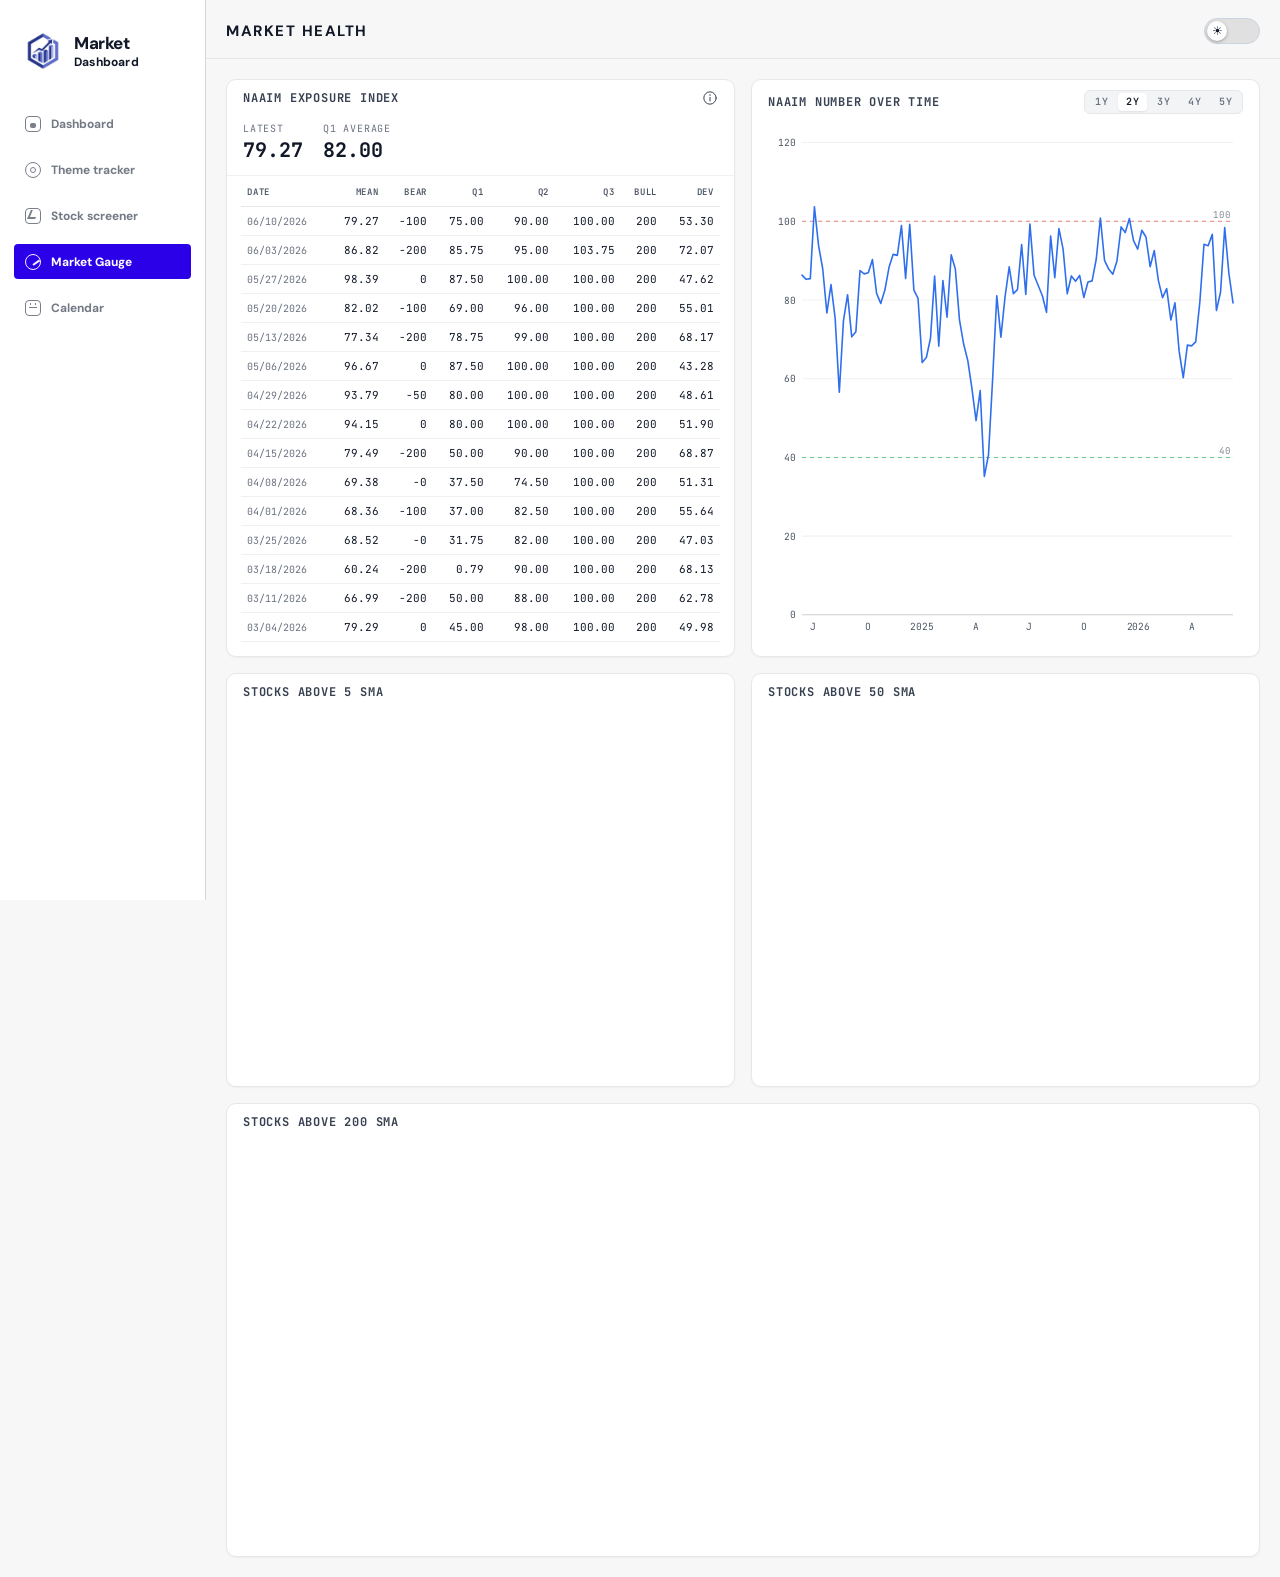
==== breadth.html @ 022f7ef8 "Update sidebar.css" ====
<!DOCTYPE html>
<html lang="en">
<head>
<meta charset="UTF-8">
<meta name="viewport" content="width=device-width, initial-scale=1.0">
<title>Market Health</title>
<link rel="icon" type="image/x-icon" href="favicon.ico">
<link rel="icon" type="image/png" sizes="32x32" href="favicon-32x32.png">
<link rel="apple-touch-icon" sizes="180x180" href="apple-touch-icon.png">
<link href="https://fonts.googleapis.com/css2?family=DM+Sans:opsz,wght@9..40,400;9..40,500;9..40,600;9..40,700&family=JetBrains+Mono:wght@400;500;600&display=swap" rel="stylesheet">
<style>
*{margin:0;padding:0;box-sizing:border-box}
body{background:#f7f7f8;color:#111827;font-family:'DM Sans',-apple-system,BlinkMacSystemFont,sans-serif;min-height:100vh}
body[data-theme="dark"]{background:#0a0a0a;color:#e8e8e8}
.top-fixed{position:sticky;top:0;z-index:50;background:inherit}
.hdr{padding:18px 20px 14px;border-bottom:1px solid #141414;display:flex;align-items:center;gap:10px;background:inherit}
body[data-theme="light"] .hdr{border-bottom-color:#e5e7eb}
.hdr-t{font-size:15px;font-weight:700;letter-spacing:1.5px;text-transform:uppercase;flex:1}
.pill-toggle{position:relative;width:56px;height:26px;border-radius:13px;border:1px solid #1f1f1f;cursor:pointer;background:#000;transition:background .25s ease;flex-shrink:0}
body[data-theme="light"] .pill-toggle{background:#e0e0e0;border-color:#cbd5e1}
.pill-toggle .knob{position:absolute;top:2px;width:20px;height:20px;border-radius:50%;background:#fff;display:flex;align-items:center;justify-content:center;font-size:12px;line-height:1;transition:left .25s ease;box-shadow:0 1px 3px rgba(0,0,0,0.3);left:32px}
body[data-theme="light"] .pill-toggle .knob{left:2px}
.pill-toggle .knob::before{content:"🌙"}
body[data-theme="light"] .pill-toggle .knob::before{content:"☀"}
body[data-theme="light"] .chart-box,body[data-theme="light"] .sheet-box{background:#ffffff!important;border-color:#e5e7eb!important;box-shadow:0 1px 2px rgba(0,0,0,0.04)}

.content{padding:20px;max-width:1400px;margin:0 auto}

/* MA Status Cards */
.chart-row{display:grid;grid-template-columns:1fr 1fr;gap:16px;margin-bottom:16px}
.chart-full{display:grid;grid-template-columns:1fr;gap:16px}
.chart-box{background:#111111;border:1px solid #1f1f1f;border-radius:10px;overflow:hidden}
.chart-header{padding:10px 16px 6px;font-size:12px;font-weight:700;letter-spacing:.8px;text-transform:uppercase;color:#f5f5f5;font-family:'JetBrains Mono',monospace}
.chart-header > span:not(.naaim-title-wrap):not(.info-tip){font-size:10px;color:#666;font-weight:500;letter-spacing:0;text-transform:none;margin-left:8px}
body[data-theme="light"] .chart-header{color:#374151}
body[data-theme="light"] .chart-header > span:not(.naaim-title-wrap):not(.info-tip){color:#9ca3af}
.chart-body{height:380px;position:relative}
.chart-body-tall{height:420px;position:relative}
.sheet-box{background:#111111;border:1px solid #1f1f1f;border-radius:10px;overflow:hidden;margin-top:16px}
.sheet-embed{width:100%;height:600px;border:none;background:#fff;border-radius:0 0 10px 10px}
.bottom-row{display:grid;grid-template-columns:1fr 1fr;gap:16px;margin-bottom:16px}
.bottom-row .sheet-box{margin-top:0}
.naaim-chart-box{background:#111111;border:1px solid #1f1f1f;border-radius:10px;overflow:hidden;display:flex;flex-direction:column}
.naaim-chart-header{display:flex;align-items:center;gap:8px;justify-content:space-between}
.naaim-chart-wrap{flex:1;padding:8px 12px 12px;min-height:0;display:flex}
.naaim-chart{flex:1;width:100%;min-height:280px;position:relative}
.naaim-chart svg{width:100%;height:100%;display:block}
.yr-toggle{display:inline-flex;gap:2px;background:#0a0a0a;border:1px solid #1f1f1f;border-radius:6px;padding:2px}
.yr-btn{background:none;border:none;color:#666;font-family:'JetBrains Mono',monospace;font-size:10px;font-weight:600;letter-spacing:.5px;padding:4px 8px;border-radius:4px;cursor:pointer;transition:.15s;text-transform:none;line-height:1}
.yr-btn:hover{color:#bbb}
.yr-btn.active{background:#2a2a2a;color:#e8e8e8}
body[data-theme="light"] .naaim-chart-box{background:#ffffff!important;border-color:#e5e7eb!important;box-shadow:0 1px 2px rgba(0,0,0,0.04)}
body[data-theme="light"] .yr-toggle{background:#f3f4f6;border-color:#e5e7eb}
body[data-theme="light"] .yr-btn{color:#6b7280}
body[data-theme="light"] .yr-btn:hover{color:#374151}
body[data-theme="light"] .yr-btn.active{background:#ffffff;color:#111827;box-shadow:0 1px 2px rgba(0,0,0,0.08)}
.naaim-box{background:#111111;border:1px solid #1f1f1f;border-radius:10px;overflow:hidden;display:flex;flex-direction:column}
.naaim-summary{display:flex;gap:20px;padding:10px 16px 12px;border-bottom:1px solid #1f1f1f}
.naaim-stat{display:flex;flex-direction:column;gap:2px}
.naaim-stat-label{font-size:10px;color:#666;text-transform:uppercase;letter-spacing:.8px;font-family:'JetBrains Mono',monospace}
.naaim-stat-val{font-size:20px;font-weight:700;color:#e8e8e8;font-family:'JetBrains Mono',monospace}
.naaim-table-wrap{overflow:auto;max-height:530px;padding:0 14px 14px}
.naaim-table{width:100%;border-collapse:collapse;font-family:'JetBrains Mono',monospace;font-size:11px}
.naaim-table th{position:sticky;top:0;background:#111111;color:#888;font-size:9px;text-transform:uppercase;letter-spacing:.8px;padding:10px 6px 8px;text-align:right;font-weight:600;border-bottom:1px solid #2a2a2a;white-space:nowrap}
.naaim-table th:first-child{text-align:left}
.naaim-table td{padding:7px 6px;border-bottom:1px solid #1a1a1a;text-align:right;color:#d0d0d0}
.naaim-table td:first-child{text-align:left;color:#888;font-size:10px}
.naaim-table tbody tr:hover{background:#141414}
.naaim-placeholder{padding:40px 20px;text-align:center;color:#666;font-size:12px}
.naaim-header{display:flex;align-items:center;gap:8px}
.naaim-title-wrap{flex:1;min-width:0}
.info-tip{position:relative;display:inline-flex;align-items:center;justify-content:center;flex-shrink:0;cursor:help;outline:none}
.info-tip-icon{display:block;width:16px;height:16px;color:#888;transition:color .15s}
.info-tip:hover .info-tip-icon,.info-tip:focus .info-tip-icon,.info-tip.open .info-tip-icon{color:#e8e8e8}
.info-tip-bubble{position:absolute;top:calc(100% + 8px);right:0;width:320px;max-width:min(320px,80vw);padding:12px 14px;background:#1a1a1a;border:1px solid #2a2a2a;border-radius:8px;color:#ffffff;font-family:'DM Sans',sans-serif;font-size:11.5px;font-weight:400;letter-spacing:0;text-transform:none;line-height:1.5;text-align:left;box-shadow:0 8px 24px rgba(0,0,0,0.5);opacity:0;visibility:hidden;transform:translateY(-4px);transition:opacity .15s,transform .15s,visibility .15s;z-index:100;pointer-events:none}
.info-tip:hover .info-tip-bubble,.info-tip:focus .info-tip-bubble,.info-tip.open .info-tip-bubble{opacity:1;visibility:visible;transform:translateY(0)}
body[data-theme="light"] .info-tip-icon{color:#374151}
body[data-theme="light"] .info-tip:hover .info-tip-icon,body[data-theme="light"] .info-tip:focus .info-tip-icon,body[data-theme="light"] .info-tip.open .info-tip-icon{color:#000000}
body[data-theme="light"] .info-tip-bubble{background:#ffffff;border-color:#e5e7eb;color:#374151;box-shadow:0 8px 24px rgba(0,0,0,0.12)}
@media(hover:none){
  .info-tip{cursor:pointer}
  .info-tip:hover .info-tip-bubble{opacity:0;visibility:hidden;transform:translateY(-4px)}
  .info-tip.open .info-tip-bubble{opacity:1;visibility:visible;transform:translateY(0)}
}
body[data-theme="light"] .sheet-box,body[data-theme="light"] .naaim-box{background:#ffffff!important;border-color:#e5e7eb!important;box-shadow:0 1px 2px rgba(0,0,0,0.04)}
body[data-theme="light"] .naaim-summary{border-bottom-color:#eef0f3!important}
body[data-theme="light"] .naaim-stat-label{color:#6b7280!important}
body[data-theme="light"] .naaim-stat-val{color:#111827!important}
body[data-theme="light"] .naaim-table th{background:#ffffff!important;color:#4b5563!important;border-bottom-color:#e5e7eb!important}
body[data-theme="light"] .naaim-table td{color:#111827!important;border-bottom-color:#eef0f3!important}
body[data-theme="light"] .naaim-table td:first-child{color:#6b7280!important}
body[data-theme="light"] .naaim-table tbody tr:hover{background:#f9fafb!important}
body[data-theme="light"] .naaim-placeholder{color:#9ca3af!important}
.chart-body .tradingview-widget-container,
.chart-body-tall .tradingview-widget-container{height:100%!important;width:100%!important}
.chart-body .tradingview-widget-container__widget,
.chart-body-tall .tradingview-widget-container__widget{height:calc(100% - 32px)!important;width:100%!important}
@media(max-width:768px){
  .chart-row{grid-template-columns:1fr}
  .bottom-row{grid-template-columns:1fr}
  .chart-body{height:300px}
  .chart-body-tall{height:340px}
  .content{padding:12px}
  .hdr{padding:12px}
  .hdr-t{font-size:12px}
}
</style>
<link rel="stylesheet" href="sidebar.css">
</head>
<body class="global-shell">
<aside class="global-sidebar" aria-label="Primary navigation">
  <a class="global-brand" href="index.html" aria-label="Market Dashboard"><img class="global-brand-logo" src="market-dashboard-logo.png" alt=""><span class="global-brand-name"><span class="global-brand-name-main">Market</span><span class="global-brand-name-sub">Dashboard</span></span></a>
  <nav class="global-nav">
    <a class="global-nav-link" href="index.html"><span class="global-nav-icon dashboard"></span>Dashboard</a>
    <a class="global-nav-link" href="rs.html"><span class="global-nav-icon theme"></span>Theme tracker</a>
    <a class="global-nav-link" href="screener.html"><span class="global-nav-icon stock"></span>Stock screener</a>
    <a class="global-nav-link active" href="breadth.html"><span class="global-nav-icon gauge"></span>Market Gauge</a>
    <a class="global-nav-link" href="calendar.html"><span class="global-nav-icon calendar"></span>Calendar</a>
  </nav>
</aside>
<div class="top-fixed">
<div class="hdr">
  <div class="hdr-t">Market Health</div>
  <div class="pill-toggle" id="themeToggle" onclick="toggleTheme()" title="Toggle theme"><div class="knob"></div></div>
</div>
</div>
<script>
function setTheme(theme){
  document.body.setAttribute('data-theme',theme);
  document.documentElement.setAttribute('data-theme',theme);
  try{localStorage.setItem('dashboardTheme',theme);}catch(e){}
}
function toggleTheme(){
  const current=document.body.getAttribute('data-theme')||'light';
  setTheme(current==='dark'?'light':'dark');
  // Re-inject charts so the TradingView widgets pick up the new theme
  if(typeof injectAllCharts==='function')injectAllCharts();
}
(function(){try{const t=localStorage.getItem('dashboardTheme')||'light';setTheme(t);}catch(e){}})();
function toggleInfoTip(el,e){
  if(e){e.stopPropagation();e.preventDefault();}
  const wasOpen=el.classList.contains('open');
  document.querySelectorAll('.info-tip.open').forEach(t=>t.classList.remove('open'));
  if(!wasOpen)el.classList.add('open');
}
document.addEventListener('click',function(e){
  if(!e.target.closest('.info-tip'))document.querySelectorAll('.info-tip.open').forEach(t=>t.classList.remove('open'));
});
</script>
<div class="content">
  <div class="bottom-row">
    <div class="naaim-box">
      <div class="chart-header naaim-header">
        <span class="naaim-title-wrap">NAAIM Exposure Index</span>
        <span class="info-tip" tabindex="0" role="button" aria-label="About the NAAIM Exposure Index" onclick="toggleInfoTip(this,event)">
          <svg class="info-tip-icon" width="16" height="16" viewBox="0 0 24 24" fill="none" stroke="currentColor" stroke-width="1.5" stroke-linecap="round" stroke-linejoin="round" aria-hidden="true"><circle cx="12" cy="12" r="9.25"/><line x1="12" y1="11" x2="12" y2="16.5"/><circle cx="12" cy="7.5" r="1.1" fill="currentColor" stroke="none"/></svg>
          <span class="info-tip-bubble">The NAAIM Exposure Index reflects the actual equity exposure of professional institutional managers and is widely used as a contrarian sentiment indicator to gauge market overheating or panic. The index is compiled by the National Association of Active Investment Managers (NAAIM) through a weekly survey conducted every Wednesday, collecting members' reported US equity exposure levels. The index ranges from −200% (double short) to +200% (double long). Values are calculated as the arithmetic average of all responses and are released on Thursdays.</span>
        </span>
      </div>
      <div class="naaim-summary" id="naaim-summary" style="display:none">
        <div class="naaim-stat"><div class="naaim-stat-label">Latest</div><div class="naaim-stat-val" id="naaim-latest">—</div></div>
        <div class="naaim-stat"><div class="naaim-stat-label">Q1 Average</div><div class="naaim-stat-val" id="naaim-q1avg">—</div></div>
      </div>
      <div class="naaim-table-wrap">
        <div id="naaim-content" class="naaim-placeholder">Loading NAAIM data...</div>
      </div>
    </div>
    <div class="naaim-chart-box">
      <div class="chart-header naaim-chart-header">
        <span class="naaim-title-wrap">NAAIM Number Over Time</span>
        <div class="yr-toggle" id="naaim-yr-toggle"></div>
      </div>
      <div class="naaim-chart-wrap">
        <div id="naaim-chart" class="naaim-chart"></div>
      </div>
    </div>
  </div>
  <div class="chart-row">
    <div class="chart-box">
      <div class="chart-header">Stocks above 5 SMA</div>
      <div class="chart-body" id="chart-s5fd"></div>
    </div>
    <div class="chart-box">
      <div class="chart-header">Stocks above 50 SMA</div>
      <div class="chart-body" id="chart-mmfi"></div>
    </div>
  </div>
  <div class="chart-full">
    <div class="chart-box">
      <div class="chart-header">Stocks above 200 SMA</div>
      <div class="chart-body-tall" id="chart-mmth"></div>
    </div>
  </div>
</div>
<script>
// ─── Chart Injection ──────────────────────────────────────
function injectChart(containerId, symbol, interval){
  const el=document.getElementById(containerId);
  if(!el)return;
  el.innerHTML='';
  const isDark=(document.body.getAttribute('data-theme')||'light')==='dark';
  const theme=isDark?'dark':'light';
  const bgColor=isDark?'#111111':'#ffffff';
  const gridColor=isDark?'rgba(242, 242, 242, 0.06)':'rgba(0, 0, 0, 0.06)';
  const wrapper=document.createElement('div');
  wrapper.className='tradingview-widget-container';
  wrapper.style.cssText='height:100%;width:100%';
  const widgetDiv=document.createElement('div');
  widgetDiv.className='tradingview-widget-container__widget';
  widgetDiv.style.cssText='height:calc(100% - 32px);width:100%';
  wrapper.appendChild(widgetDiv);
  el.appendChild(wrapper);
  const script=document.createElement('script');
  script.src='https://s3.tradingview.com/external-embedding/embed-widget-advanced-chart.js';
  script.type='text/javascript';
  script.async=true;
  script.innerHTML=`
        {
          "allow_symbol_change": false,
          "calendar": false,
          "details": false,
          "hide_side_toolbar": true,
          "hide_top_toolbar": true,
          "hide_legend": true,
          "hide_volume": true,
          "hotlist": false,
          "interval": "${interval}",
          "locale": "en",
          "save_image": false,
          "style": "1",
          "symbol": "${symbol}",
          "theme": "${theme}",
          "timezone": "Etc/UTC",
          "backgroundColor": "${bgColor}",
          "gridColor": "${gridColor}",
          "watchlist": [],
          "withdateranges": false,
          "compareSymbols": [],
          "studies": [],
          "autosize": true
        }`;
  wrapper.appendChild(script);
}

function injectAllCharts(){
  injectChart('chart-s5fd','S5FD','W');
  injectChart('chart-mmfi','MMFI','W');
  injectChart('chart-mmth','MMTH','M');
}

injectAllCharts();

// ─── NAAIM Exposure Index ─────────────────────────────────
function fmtNum(n,d=2){
  if(n==null||isNaN(n))return'—';
  return Number(n).toFixed(d);
}
// ─── Year-range selector state ────────────────────────────
let naaimRowsAll=[];
let naaimYears=2;

function loadNaaim(){
  fetch('naaim.json?_='+Date.now())
    .then(r=>r.ok?r.json():Promise.reject())
    .then(data=>{
      const rows=data.rows||[];
      if(!rows.length){document.getElementById('naaim-content').textContent='No NAAIM data available';return;}
      // Normalize to oldest-first (the old fetcher returned newest-first; the new one returns oldest-first)
      if(rows.length>=2){
        const d0=parseNaaimDate(rows[0].date),d1=parseNaaimDate(rows[rows.length-1].date);
        if(d0>d1)rows.reverse();
      }
      naaimRowsAll=rows;
      // Summary
      document.getElementById('naaim-summary').style.display='flex';
      document.getElementById('naaim-latest').textContent=fmtNum(data.latest);
      document.getElementById('naaim-q1avg').textContent=fmtNum(data.q1_avg);
      // Table: show newest-first, cap at 15 rows for the visible panel
      const tableRows=rows.slice().reverse().slice(0,15);
      let html='<table class="naaim-table"><thead><tr>'+
        '<th>Date</th><th>Mean</th><th>Bear</th><th>Q1</th><th>Q2</th><th>Q3</th><th>Bull</th><th>Dev</th>'+
        '</tr></thead><tbody>';
      for(const r of tableRows){
        html+=`<tr>
          <td>${r.date||'—'}</td>
          <td>${fmtNum(r.mean)}</td>
          <td>${fmtNum(r.bearish,0)}</td>
          <td>${fmtNum(r.q1)}</td>
          <td>${fmtNum(r.q2)}</td>
          <td>${fmtNum(r.q3)}</td>
          <td>${fmtNum(r.bullish,0)}</td>
          <td>${fmtNum(r.deviation)}</td>
        </tr>`;
      }
      html+='</tbody></table>';
      document.getElementById('naaim-content').outerHTML=html;
      // Build year toggle + chart
      buildYearToggle();
      renderNaaimChart();
    })
    .catch(()=>{
      document.getElementById('naaim-content').innerHTML='<div style="padding:20px;text-align:center;font-size:11px">NAAIM data not yet available.<br>Run the "Update NAAIM Exposure Index" workflow.</div>';
      document.getElementById('naaim-chart').innerHTML='<div style="padding:40px 20px;text-align:center;font-size:11px;color:#666">No data</div>';
    });
}

// ─── Year-range toggle ────────────────────────────────────
function buildYearToggle(){
  const el=document.getElementById('naaim-yr-toggle');
  if(!el||el.dataset.built)return;
  const opts=[1,2,3,4,5];
  el.innerHTML=opts.map(y=>`<button class="yr-btn${y===naaimYears?' active':''}" data-yr="${y}" onclick="setNaaimYears(${y})">${y}Y</button>`).join('');
  el.dataset.built='1';
}
function setNaaimYears(y){
  naaimYears=y;
  document.querySelectorAll('#naaim-yr-toggle .yr-btn').forEach(b=>{
    b.classList.toggle('active',Number(b.dataset.yr)===y);
  });
  renderNaaimChart();
}

// ─── NAAIM line chart (theme-aware SVG) ───────────────────
function parseNaaimDate(s){
  // "MM/DD/YYYY"
  const p=s.split('/');
  return new Date(Date.UTC(+p[2],+p[0]-1,+p[1]));
}
function renderNaaimChart(){
  const host=document.getElementById('naaim-chart');
  if(!host||!naaimRowsAll.length)return;
  const isDark=(document.body.getAttribute('data-theme')||'light')==='dark';
  const lineColor=isDark?'#5b9dff':'#2f6fed';
  const axisColor=isDark?'#666':'#9ca3af';
  const labelColor=isDark?'#888':'#4b5563';
  const gridColor=isDark?'rgba(255,255,255,0.06)':'rgba(0,0,0,0.06)';
  const refOver=isDark?'rgba(239,68,68,0.45)':'rgba(220,38,38,0.55)';
  const refUnder=isDark?'rgba(34,197,94,0.45)':'rgba(22,163,74,0.55)';
  const refLabel=isDark?'#999':'#6b7280';

  // Filter by year window (inclusive of cutoff)
  const lastDate=parseNaaimDate(naaimRowsAll[naaimRowsAll.length-1].date);
  const cutoff=new Date(Date.UTC(lastDate.getUTCFullYear()-naaimYears,lastDate.getUTCMonth(),lastDate.getUTCDate()));
  const data=naaimRowsAll.filter(r=>parseNaaimDate(r.date)>=cutoff && r.mean!=null);
  if(data.length<2){host.innerHTML='<div style="padding:40px 20px;text-align:center;font-size:11px;color:#666">Not enough data</div>';return;}

  // Determine viewport-driven dimensions
  const W=host.clientWidth||600;
  const H=Math.max(host.clientHeight||300,260);
  const padL=38,padR=14,padT=14,padB=28;
  const plotW=W-padL-padR;
  const plotH=H-padT-padB;

  // Y scale: pad around min/max, snap to nice 20s, include 0 and 120 minimums
  let yMin=Math.min(...data.map(r=>r.mean));
  let yMax=Math.max(...data.map(r=>r.mean));
  yMin=Math.min(yMin,0);
  yMax=Math.max(yMax,120);
  // Round to nearest 20
  yMin=Math.floor(yMin/20)*20;
  yMax=Math.ceil(yMax/20)*20;
  const yRange=yMax-yMin||1;

  const xs=data.map(r=>parseNaaimDate(r.date).getTime());
  const xMin=xs[0],xMax=xs[xs.length-1];
  const xRange=xMax-xMin||1;
  const xPx=t=>padL+((t-xMin)/xRange)*plotW;
  const yPx=v=>padT+(1-(v-yMin)/yRange)*plotH;

  // Build line path
  let d='';
  for(let i=0;i<data.length;i++){
    const x=xPx(xs[i]).toFixed(2);
    const y=yPx(data[i].mean).toFixed(2);
    d+=(i===0?'M':'L')+x+' '+y+' ';
  }

  // Y-axis ticks at every 20
  const yTicks=[];
  for(let v=yMin;v<=yMax;v+=20)yTicks.push(v);

  // X-axis ticks: one per Jan 1 within range, plus first and last if sparse
  const months=['J','F','M','A','M','J','J','A','S','O','N','D'];
  const yrStart=new Date(xMin).getUTCFullYear();
  const yrEnd=new Date(xMax).getUTCFullYear();
  const xTicks=[];
  // For ranges <=2y, mark every quarter; for 3-5y mark every 6 months; for >=4y, mark Jan only
  let stepMonths;
  if(naaimYears<=1)stepMonths=2;
  else if(naaimYears<=2)stepMonths=3;
  else if(naaimYears<=3)stepMonths=4;
  else stepMonths=6;
  for(let y=yrStart;y<=yrEnd;y++){
    for(let m=0;m<12;m+=stepMonths){
      const t=Date.UTC(y,m,1);
      if(t>=xMin&&t<=xMax){
        const isJan=(m===0);
        xTicks.push({t,label:isJan?String(y):months[m]});
      }
    }
  }

  // Reference lines at 100 (overbought) and 40 (oversold) — only render if in range
  const refLines=[];
  if(100>=yMin&&100<=yMax)refLines.push({v:100,color:refOver,label:'100'});
  if(40>=yMin&&40<=yMax)refLines.push({v:40,color:refUnder,label:'40'});

  let svg=`<svg viewBox="0 0 ${W} ${H}" preserveAspectRatio="none" xmlns="http://www.w3.org/2000/svg">`;
  // Y-axis grid + labels
  for(const v of yTicks){
    const y=yPx(v).toFixed(2);
    svg+=`<line x1="${padL}" y1="${y}" x2="${padL+plotW}" y2="${y}" stroke="${gridColor}" stroke-width="1"/>`;
    svg+=`<text x="${padL-6}" y="${(yPx(v)+3.5).toFixed(2)}" fill="${labelColor}" font-family="JetBrains Mono, monospace" font-size="9.5" text-anchor="end">${v}</text>`;
  }
  // X-axis labels (no vertical gridlines, just baseline)
  svg+=`<line x1="${padL}" y1="${padT+plotH}" x2="${padL+plotW}" y2="${padT+plotH}" stroke="${axisColor}" stroke-width="1" opacity="0.4"/>`;
  // Dedupe x-tick labels by position (avoid overlap when many years compressed)
  const seenX=new Set();
  for(const tk of xTicks){
    const x=xPx(tk.t);
    const key=Math.round(x/30);
    if(seenX.has(key))continue;
    seenX.add(key);
    svg+=`<text x="${x.toFixed(2)}" y="${(padT+plotH+15).toFixed(2)}" fill="${labelColor}" font-family="JetBrains Mono, monospace" font-size="9.5" text-anchor="middle">${tk.label}</text>`;
  }
  // Reference lines
  for(const rl of refLines){
    const y=yPx(rl.v).toFixed(2);
    svg+=`<line x1="${padL}" y1="${y}" x2="${padL+plotW}" y2="${y}" stroke="${rl.color}" stroke-width="1" stroke-dasharray="4 4"/>`;
    svg+=`<text x="${padL+plotW-2}" y="${(yPx(rl.v)-3).toFixed(2)}" fill="${refLabel}" font-family="JetBrains Mono, monospace" font-size="9" text-anchor="end" opacity="0.85">${rl.label}</text>`;
  }
  // Line
  svg+=`<path d="${d}" fill="none" stroke="${lineColor}" stroke-width="1.6" stroke-linejoin="round" stroke-linecap="round"/>`;
  svg+=`</svg>`;
  host.innerHTML=svg;
}

// Re-render chart on theme change + window resize
const _origToggleTheme=toggleTheme;
toggleTheme=function(){_origToggleTheme();renderNaaimChart();};
let _resizeTimer=null;
window.addEventListener('resize',()=>{
  clearTimeout(_resizeTimer);
  _resizeTimer=setTimeout(renderNaaimChart,150);
});

loadNaaim();
</script>
</body>
</html>
---- sidebar.css ----
.global-sidebar{
  position:fixed;
  inset:0 auto 0 0;
  z-index:1000;
  width:206px;
  padding:32px 14px;
  display:flex;
  flex-direction:column;
  gap:36px;
  background:#fff;
  border-right:1px solid #d8d8d8;
  color:#111827;
  font-family:'DM Sans',-apple-system,BlinkMacSystemFont,sans-serif;
}
.global-brand{
  display:flex;
  align-items:center;
  gap:12px;
  padding:0 10px;
  color:inherit;
  text-decoration:none;
}
.global-brand-logo{
  width:38px;
  height:38px;
  border-radius:6px;
  object-fit:contain;
  flex:0 0 auto;
}
.global-brand-name{display:flex;flex-direction:column;line-height:1}
.global-brand-name-main{font-size:17px;font-weight:800;letter-spacing:-.4px}
.global-brand-name-sub{font-size:12px;font-weight:700;letter-spacing:.2px;margin-top:4px}
.global-nav{display:flex;flex-direction:column;gap:11px}
.global-nav-link{
  height:35px;
  border-radius:4px;
  display:flex;
  align-items:center;
  gap:10px;
  padding:0 11px;
  color:#737985;
  font-size:12px;
  font-weight:700;
  text-decoration:none;
  transition:background .15s,color .15s;
}
.global-nav-link:hover{background:#f3f4f6;color:#111827}
.global-nav-link.active{background:#2b00e8;color:#fff}
.global-nav-icon{
  width:16px;
  height:16px;
  border:1.5px solid currentColor;
  border-radius:4px;
  position:relative;
  opacity:.95;
  flex:0 0 auto;
}
.global-nav-icon.dashboard::before{content:"";position:absolute;left:4px;right:4px;bottom:3px;height:5px;border-radius:2px;background:currentColor}
.global-nav-icon.theme{border-radius:50%}
.global-nav-icon.theme::before{content:"";position:absolute;inset:4px;border-radius:50%;border:1.4px solid currentColor}
.global-nav-icon.stock::before{content:"";position:absolute;left:3px;right:3px;bottom:4px;height:7px;border-left:2px solid currentColor;border-bottom:2px solid currentColor;transform:skew(-22deg)}
.global-nav-icon.gauge{border-radius:50%}
.global-nav-icon.gauge::before{content:"";position:absolute;width:8px;height:2px;background:currentColor;left:7px;top:9px;transform-origin:left center;transform:rotate(-35deg)}
.global-nav-icon.calendar::before{content:"";position:absolute;left:3px;right:3px;top:6px;border-top:1.5px solid currentColor}
.global-nav-icon.calendar::after{content:"";position:absolute;left:4px;right:4px;top:2px;height:2px;border-left:1.5px solid currentColor;border-right:1.5px solid currentColor}

body.global-shell{padding-left:206px}

html[data-theme="dark"] .global-sidebar,
body[data-theme="dark"] .global-sidebar{
  background:#000;
  border-right-color:#333;
  color:#f5f5f5;
}
html[data-theme="dark"] .global-nav-link,
body[data-theme="dark"] .global-nav-link{color:#8a8a8a}
html[data-theme="dark"] .global-nav-link:hover,
body[data-theme="dark"] .global-nav-link:hover{background:#222;color:#f5f5f5}
html[data-theme="dark"] .global-nav-link.active,
body[data-theme="dark"] .global-nav-link.active{background:#2b00f5;color:#fff}

@media(max-width:1100px){
  .global-sidebar{display:none}
  body.global-shell{padding-left:0}
}
html[data-view="mobile"] .global-sidebar{display:none}
html[data-view="mobile"] body.global-shell{padding-left:0}
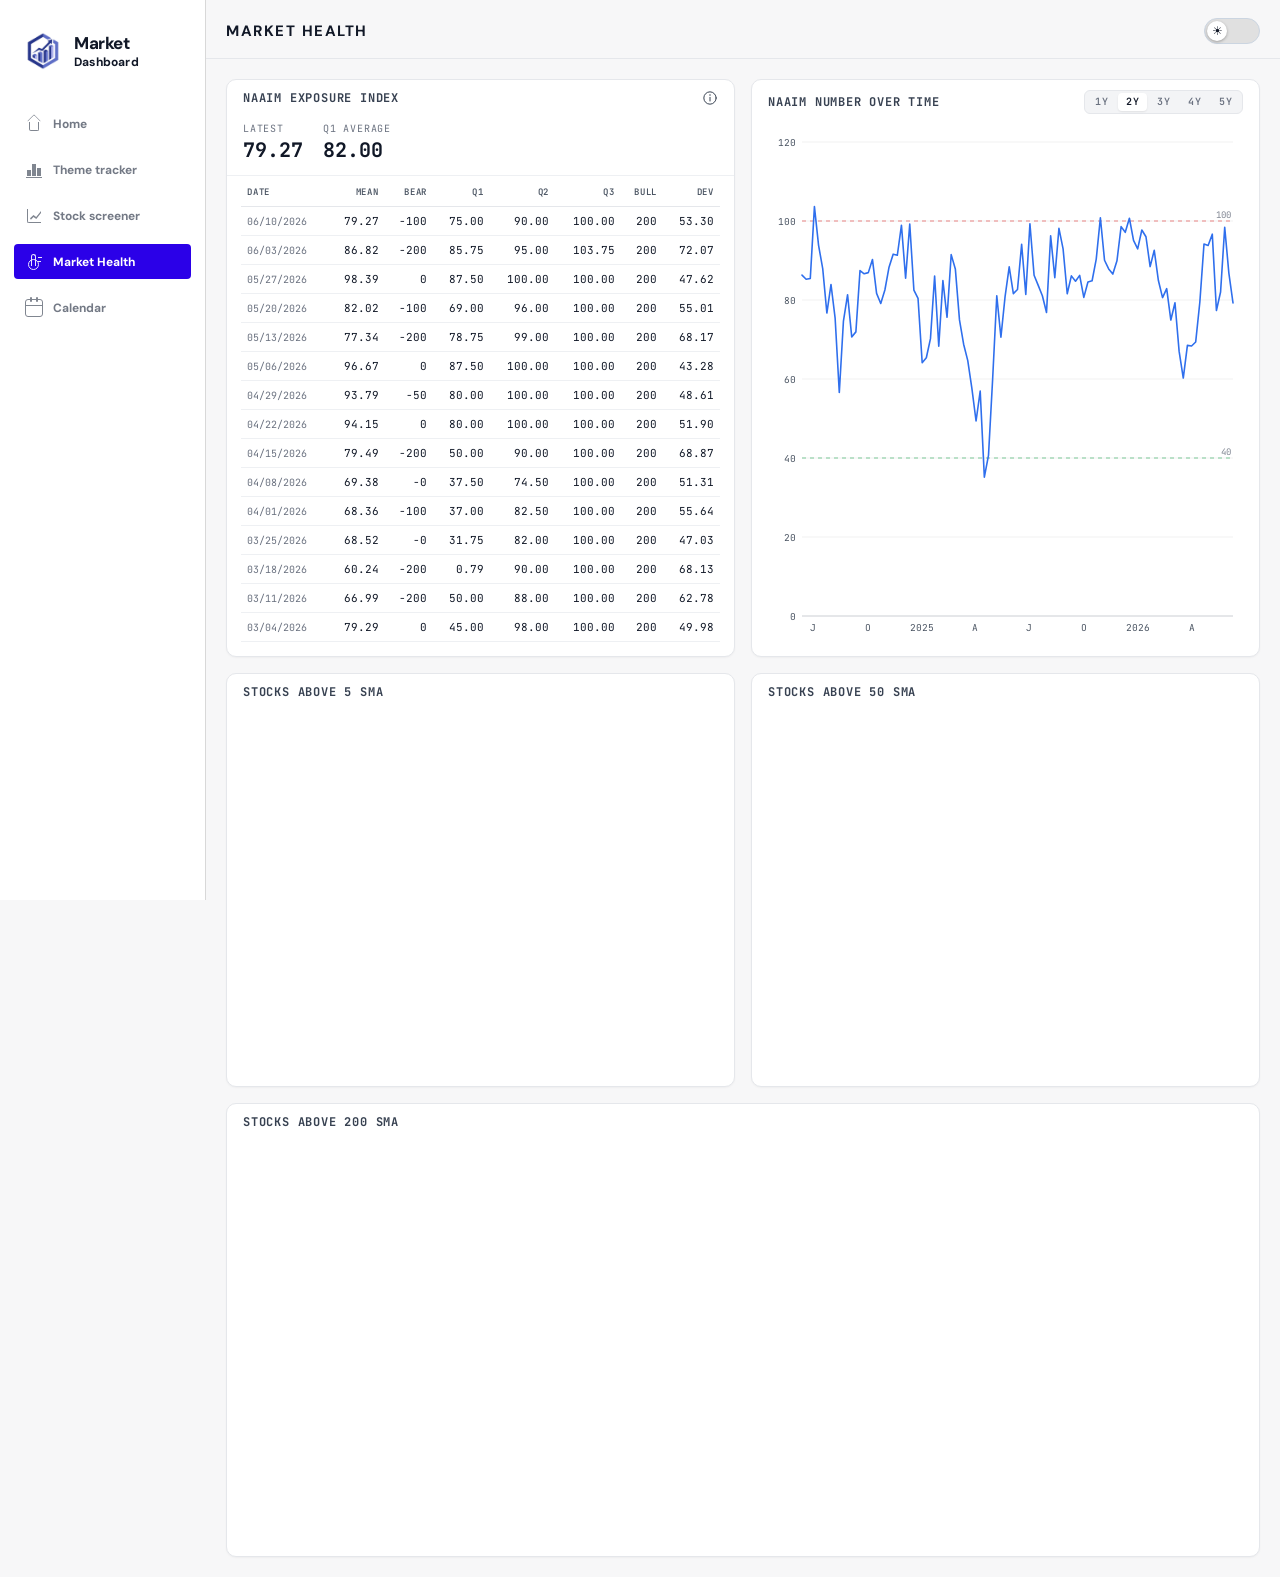
==== commit 348ed9d6: "Update sidebar.css" ====
--- a/breadth.html
+++ b/breadth.html
@@ -111,10 +111,10 @@
 <aside class="global-sidebar" aria-label="Primary navigation">
   <a class="global-brand" href="index.html" aria-label="Market Dashboard"><img class="global-brand-logo" src="market-dashboard-logo.png" alt=""><span class="global-brand-name"><span class="global-brand-name-main">Market</span><span class="global-brand-name-sub">Dashboard</span></span></a>
   <nav class="global-nav">
-    <a class="global-nav-link" href="index.html"><span class="global-nav-icon dashboard"></span>Dashboard</a>
+    <a class="global-nav-link" href="index.html"><span class="global-nav-icon home"></span>Home</a>
     <a class="global-nav-link" href="rs.html"><span class="global-nav-icon theme"></span>Theme tracker</a>
     <a class="global-nav-link" href="screener.html"><span class="global-nav-icon stock"></span>Stock screener</a>
-    <a class="global-nav-link active" href="breadth.html"><span class="global-nav-icon gauge"></span>Market Gauge</a>
+    <a class="global-nav-link active" href="breadth.html"><span class="global-nav-icon health"></span>Market Health</a>
     <a class="global-nav-link" href="calendar.html"><span class="global-nav-icon calendar"></span>Calendar</a>
   </nav>
 </aside>
--- a/sidebar.css
+++ b/sidebar.css
@@ -47,22 +47,25 @@
 .global-nav-link:hover{background:#f3f4f6;color:#111827}
 .global-nav-link.active{background:#2b00e8;color:#fff}
 .global-nav-icon{
-  width:16px;
-  height:16px;
-  border:1.5px solid currentColor;
-  border-radius:4px;
+  width:18px;
+  height:18px;
   position:relative;
-  opacity:.95;
+  opacity:.9;
   flex:0 0 auto;
+  color:currentColor;
 }
-.global-nav-icon.dashboard::before{content:"";position:absolute;left:4px;right:4px;bottom:3px;height:5px;border-radius:2px;background:currentColor}
-.global-nav-icon.theme{border-radius:50%}
-.global-nav-icon.theme::before{content:"";position:absolute;inset:4px;border-radius:50%;border:1.4px solid currentColor}
-.global-nav-icon.stock::before{content:"";position:absolute;left:3px;right:3px;bottom:4px;height:7px;border-left:2px solid currentColor;border-bottom:2px solid currentColor;transform:skew(-22deg)}
-.global-nav-icon.gauge{border-radius:50%}
-.global-nav-icon.gauge::before{content:"";position:absolute;width:8px;height:2px;background:currentColor;left:7px;top:9px;transform-origin:left center;transform:rotate(-35deg)}
-.global-nav-icon.calendar::before{content:"";position:absolute;left:3px;right:3px;top:6px;border-top:1.5px solid currentColor}
-.global-nav-icon.calendar::after{content:"";position:absolute;left:4px;right:4px;top:2px;height:2px;border-left:1.5px solid currentColor;border-right:1.5px solid currentColor}
+.global-nav-icon.home::before{content:"";position:absolute;left:4px;top:1px;width:9px;height:9px;border-left:1.6px solid currentColor;border-top:1.6px solid currentColor;border-radius:1px;transform:rotate(45deg)}
+.global-nav-icon.home::after{content:"";position:absolute;left:4px;top:7px;width:10px;height:9px;border:1.6px solid currentColor;border-top:0;border-radius:0 0 2px 2px;box-sizing:border-box}
+.global-nav-icon.theme::before{content:"";position:absolute;inset:2px 2px 3px;background:linear-gradient(currentColor,currentColor) 0 7px/4px 6px no-repeat,linear-gradient(currentColor,currentColor) 5px 1px/4px 12px no-repeat,linear-gradient(currentColor,currentColor) 10px 5px/4px 8px no-repeat}
+.global-nav-icon.theme::after{content:"";position:absolute;left:1px;right:1px;bottom:1px;border-top:1.6px solid currentColor}
+.global-nav-icon.stock::before{content:"";position:absolute;left:2px;top:2px;width:13px;height:13px;border-left:1.6px solid currentColor;border-bottom:1.6px solid currentColor;border-radius:0 0 0 2px}
+.global-nav-icon.stock::after{content:"";position:absolute;left:5px;top:4px;width:11px;height:10px;background:currentColor;clip-path:polygon(0 78%,32% 44%,56% 65%,100% 6%,100% 25%,57% 86%,32% 64%,8% 93%)}
+.global-nav-icon.health{background:linear-gradient(currentColor,currentColor) 13px 4px/4px 1.4px no-repeat,linear-gradient(currentColor,currentColor) 13px 8px/3px 1.4px no-repeat}
+.global-nav-icon.health::before{content:"";position:absolute;left:6px;top:1px;width:5px;height:12px;border:1.6px solid currentColor;border-bottom:0;border-radius:5px 5px 0 0;box-sizing:border-box}
+.global-nav-icon.health::after{content:"";position:absolute;left:3px;bottom:1px;width:11px;height:11px;border:1.6px solid currentColor;border-radius:50%;box-sizing:border-box}
+.global-nav-icon.calendar{border:1.6px solid currentColor;border-radius:3px;box-sizing:border-box}
+.global-nav-icon.calendar::before{content:"";position:absolute;left:4px;top:-3px;width:2px;height:5px;border-radius:2px;background:currentColor;box-shadow:6px 0 currentColor}
+.global-nav-icon.calendar::after{content:"";position:absolute;left:0;right:0;top:5px;border-top:1.6px solid currentColor}
 
 body.global-shell{padding-left:206px}
 
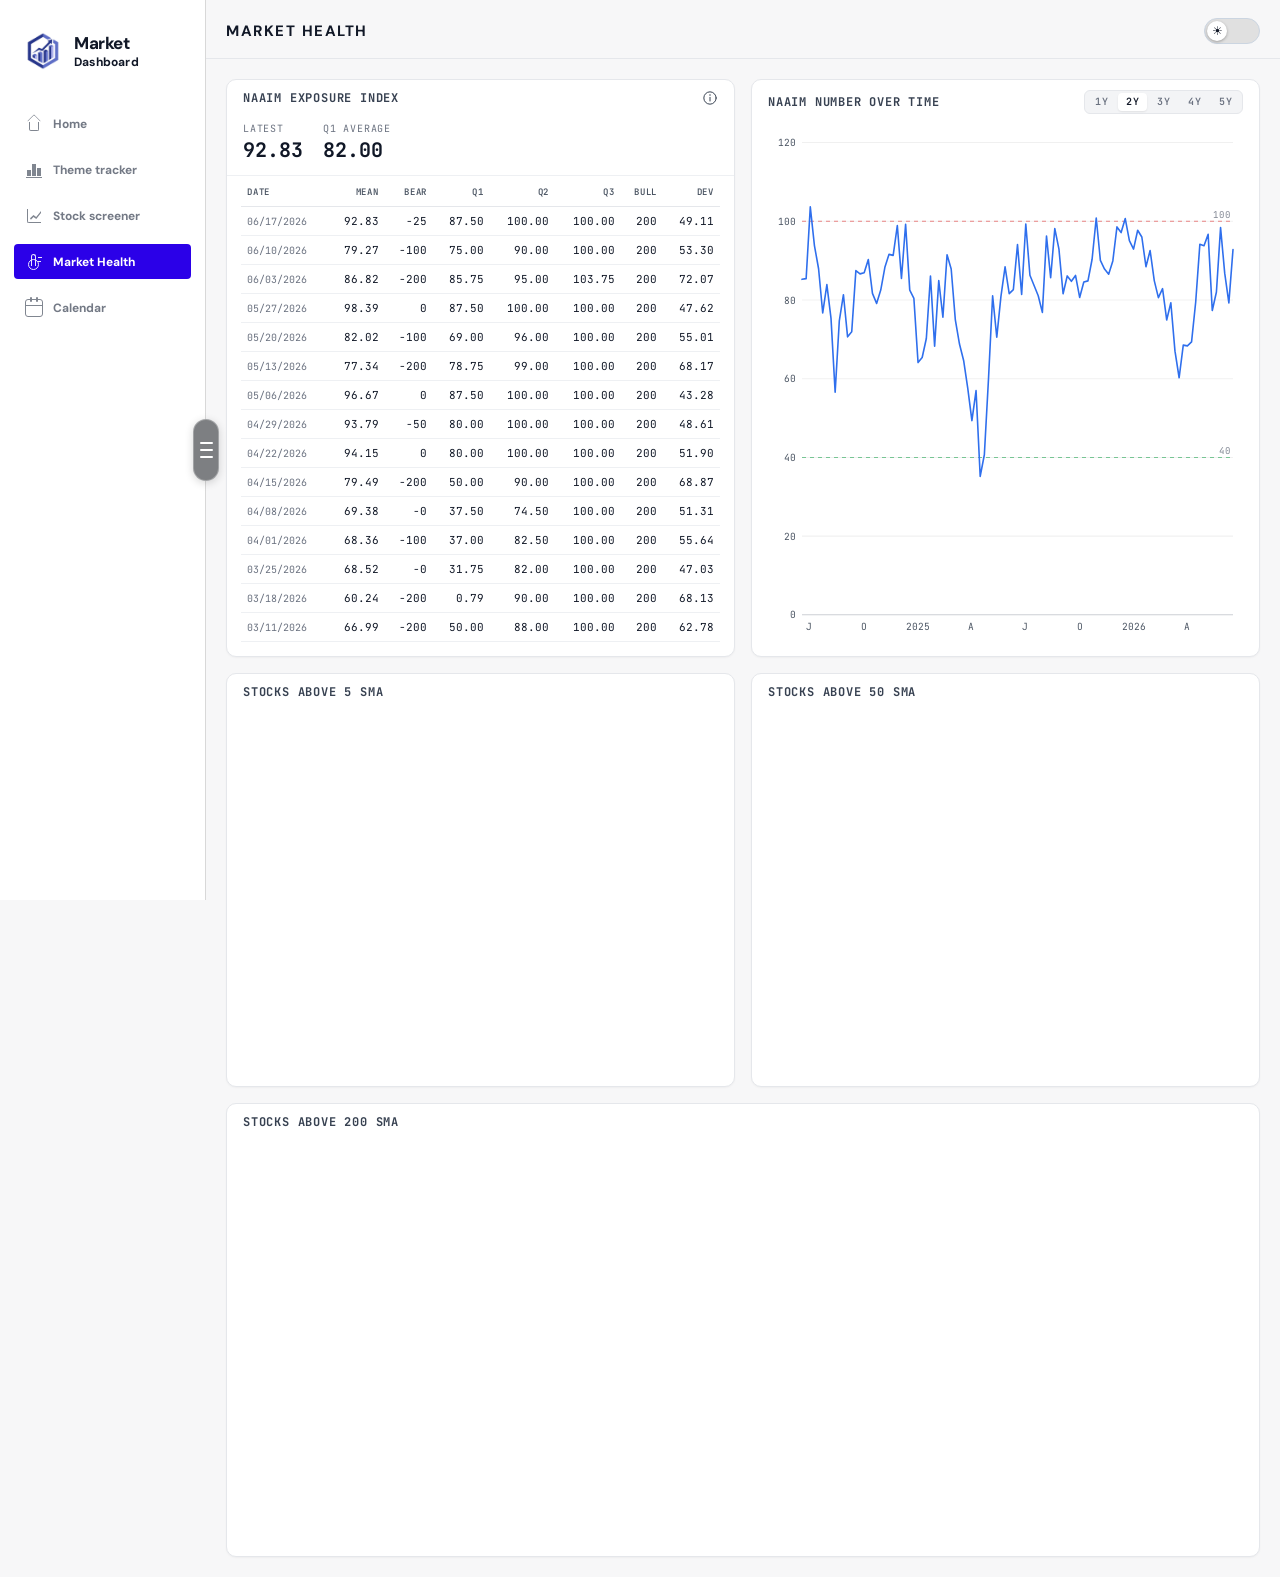
==== commit e7bb700b: "Update sidebar.css" ====
--- a/breadth.html
+++ b/breadth.html
@@ -106,6 +106,7 @@
 }
 </style>
 <link rel="stylesheet" href="sidebar.css">
+<script src="sidebar.js"></script>
 </head>
 <body class="global-shell">
 <aside class="global-sidebar" aria-label="Primary navigation">
--- a/sidebar.css
+++ b/sidebar.css
@@ -11,6 +11,7 @@
   border-right:1px solid #d8d8d8;
   color:#111827;
   font-family:'DM Sans',-apple-system,BlinkMacSystemFont,sans-serif;
+  transition:width .28s ease,padding .28s ease;
 }
 .global-brand{
   display:flex;
@@ -27,7 +28,7 @@
   object-fit:contain;
   flex:0 0 auto;
 }
-.global-brand-name{display:flex;flex-direction:column;line-height:1}
+.global-brand-name{display:flex;flex-direction:column;line-height:1;max-width:120px;opacity:1;overflow:hidden;white-space:nowrap;transition:max-width .2s ease,opacity .16s ease,transform .2s ease}
 .global-brand-name-main{font-size:17px;font-weight:800;letter-spacing:-.4px}
 .global-brand-name-sub{font-size:12px;font-weight:700;letter-spacing:.2px;margin-top:4px}
 .global-nav{display:flex;flex-direction:column;gap:11px}
@@ -43,7 +44,9 @@
   font-weight:700;
   text-decoration:none;
   transition:background .15s,color .15s;
+  position:relative;
 }
+.sidebar-label{display:inline-block;max-width:140px;opacity:1;overflow:hidden;white-space:nowrap;transition:max-width .22s ease,opacity .16s ease,transform .22s ease}
 .global-nav-link:hover{background:#f3f4f6;color:#111827}
 .global-nav-link.active{background:#2b00e8;color:#fff}
 .global-nav-icon{
@@ -67,7 +70,53 @@
 .global-nav-icon.calendar::before{content:"";position:absolute;left:4px;top:-3px;width:2px;height:5px;border-radius:2px;background:currentColor;box-shadow:6px 0 currentColor}
 .global-nav-icon.calendar::after{content:"";position:absolute;left:0;right:0;top:5px;border-top:1.6px solid currentColor}
 
-body.global-shell{padding-left:206px}
+body.global-shell{padding-left:206px;transition:padding-left .28s ease}
+
+.sidebar-toggle{
+  position:fixed;
+  z-index:1100;
+  left:193px;
+  top:50%;
+  width:26px;
+  height:62px;
+  padding:0;
+  border:1px solid rgba(255,255,255,.28);
+  border-radius:13px;
+  background:#7d7f82;
+  color:#fff;
+  display:flex;
+  flex-direction:column;
+  align-items:center;
+  justify-content:center;
+  gap:5px;
+  cursor:pointer;
+  box-shadow:0 2px 8px rgba(0,0,0,.16);
+  transform:translateY(-50%);
+  transition:left .28s ease,background .15s ease,box-shadow .15s ease;
+}
+.sidebar-toggle:hover{background:#696b6e;box-shadow:0 3px 10px rgba(0,0,0,.22)}
+.sidebar-toggle span{display:block;width:13px;height:2px;border-radius:2px;background:currentColor}
+.sidebar-toggle:focus-visible{outline:2px solid #2f80ed;outline-offset:2px}
+
+@media(min-width:1101px){
+  html.sidebar-collapsed .global-sidebar{width:72px;padding-left:10px;padding-right:10px}
+  html.sidebar-collapsed body.global-shell{padding-left:72px}
+  html.sidebar-collapsed .global-brand{justify-content:center;padding-left:0;padding-right:0;gap:0}
+  html.sidebar-collapsed .global-brand-name,
+  html.sidebar-collapsed .sidebar .brand-name{max-width:0;opacity:0;transform:translateX(-6px);pointer-events:none}
+  html.sidebar-collapsed .global-nav-link,
+  html.sidebar-collapsed .sidebar .nav-link{justify-content:center;gap:0;padding-left:0;padding-right:0;background:transparent}
+  html.sidebar-collapsed .global-nav-link.active,
+  html.sidebar-collapsed .sidebar .nav-link.active{background:transparent;color:#2f80ed}
+  html.sidebar-collapsed .global-nav-link.active::before,
+  html.sidebar-collapsed .sidebar .nav-link.active::before{content:"";position:absolute;left:-10px;top:4px;width:3px;height:27px;border-radius:0 2px 2px 0;background:#2b00f5}
+  html.sidebar-collapsed .sidebar-label{max-width:0;opacity:0;transform:translateX(-6px);pointer-events:none}
+  html.sidebar-collapsed .sidebar-toggle{left:59px}
+
+  html.sidebar-collapsed .app{grid-template-columns:72px minmax(0,1fr)}
+  html.sidebar-collapsed .sidebar{padding-left:10px;padding-right:10px}
+  html.sidebar-collapsed .sidebar .brand{justify-content:center;padding-left:0;padding-right:0;gap:0}
+}
 
 html[data-theme="dark"] .global-sidebar,
 body[data-theme="dark"] .global-sidebar{
@@ -83,6 +132,7 @@
 body[data-theme="dark"] .global-nav-link.active{background:#2b00f5;color:#fff}
 
 @media(max-width:1100px){
+  .sidebar-toggle{display:none}
   .global-sidebar{display:none}
   body.global-shell{padding-left:0}
 }
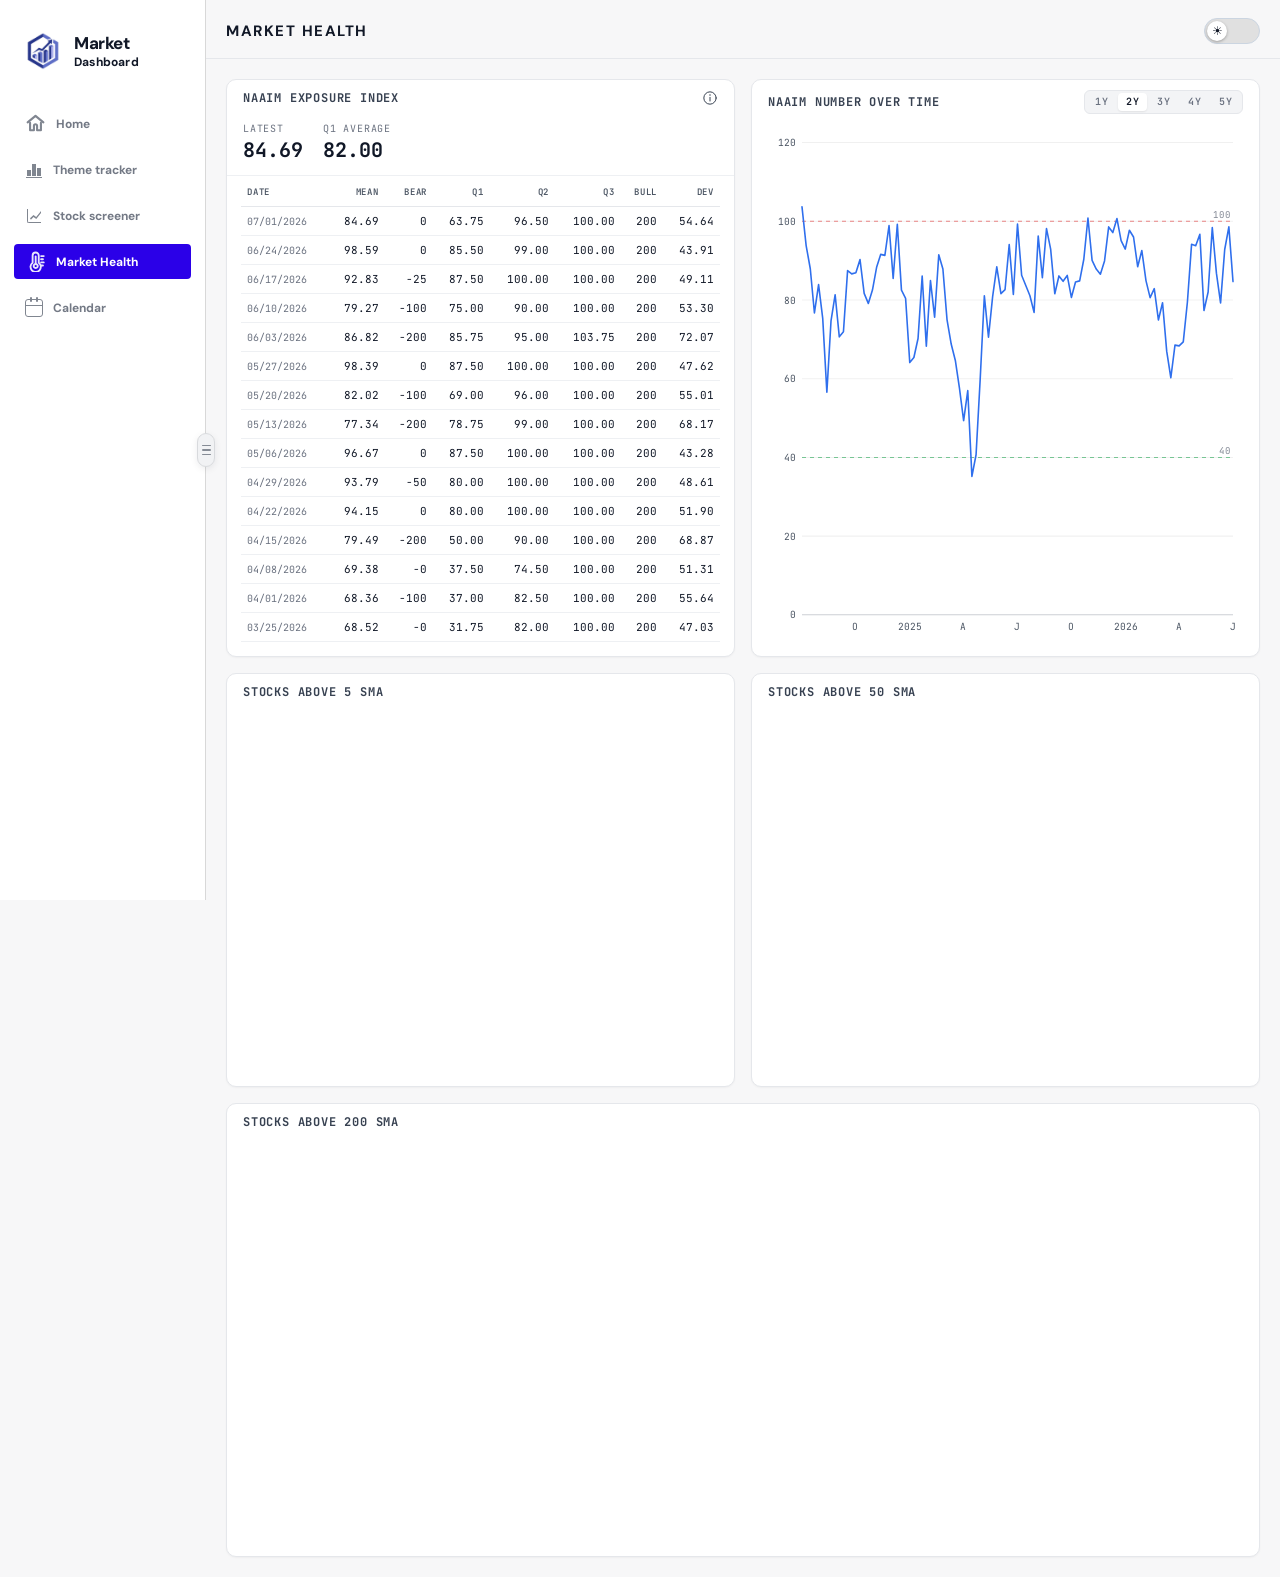
==== commit 0d4693ad: "Force refresh updated sidebar icons" ====
--- a/breadth.html
+++ b/breadth.html
@@ -105,7 +105,7 @@
   .hdr-t{font-size:12px}
 }
 </style>
-<link rel="stylesheet" href="sidebar.css">
+<link rel="stylesheet" href="sidebar.css?v=20260704-icons">
 <script src="sidebar.js"></script>
 </head>
 <body class="global-shell">
--- a/sidebar.css
+++ b/sidebar.css
@@ -57,15 +57,14 @@
   flex:0 0 auto;
   color:currentColor;
 }
-.global-nav-icon.home::before{content:"";position:absolute;left:4px;top:1px;width:9px;height:9px;border-left:1.6px solid currentColor;border-top:1.6px solid currentColor;border-radius:1px;transform:rotate(45deg)}
-.global-nav-icon.home::after{content:"";position:absolute;left:4px;top:7px;width:10px;height:9px;border:1.6px solid currentColor;border-top:0;border-radius:0 0 2px 2px;box-sizing:border-box}
+.global-nav-icon.home{width:21px;height:21px;background:currentColor;-webkit-mask:url("data:image/svg+xml,%3Csvg xmlns='http://www.w3.org/2000/svg' viewBox='0 0 24 24' fill='none' stroke='black' stroke-width='2.4' stroke-linecap='round' stroke-linejoin='round'%3E%3Cpath d='M3 10.7 12 3.3l9 7.4'/%3E%3Cpath d='M5.8 11.2v8.5h4.4v-5a1.8 1.8 0 0 1 3.6 0v5h4.4v-8.5'/%3E%3C/svg%3E") center/contain no-repeat;mask:url("data:image/svg+xml,%3Csvg xmlns='http://www.w3.org/2000/svg' viewBox='0 0 24 24' fill='none' stroke='black' stroke-width='2.4' stroke-linecap='round' stroke-linejoin='round'%3E%3Cpath d='M3 10.7 12 3.3l9 7.4'/%3E%3Cpath d='M5.8 11.2v8.5h4.4v-5a1.8 1.8 0 0 1 3.6 0v5h4.4v-8.5'/%3E%3C/svg%3E") center/contain no-repeat}
+.global-nav-icon.home::before,.global-nav-icon.home::after{content:none}
 .global-nav-icon.theme::before{content:"";position:absolute;inset:2px 2px 3px;background:linear-gradient(currentColor,currentColor) 0 7px/4px 6px no-repeat,linear-gradient(currentColor,currentColor) 5px 1px/4px 12px no-repeat,linear-gradient(currentColor,currentColor) 10px 5px/4px 8px no-repeat}
 .global-nav-icon.theme::after{content:"";position:absolute;left:1px;right:1px;bottom:1px;border-top:1.6px solid currentColor}
 .global-nav-icon.stock::before{content:"";position:absolute;left:2px;top:2px;width:13px;height:13px;border-left:1.6px solid currentColor;border-bottom:1.6px solid currentColor;border-radius:0 0 0 2px}
 .global-nav-icon.stock::after{content:"";position:absolute;left:5px;top:4px;width:11px;height:10px;background:currentColor;clip-path:polygon(0 78%,32% 44%,56% 65%,100% 6%,100% 25%,57% 86%,32% 64%,8% 93%)}
-.global-nav-icon.health{background:linear-gradient(currentColor,currentColor) 13px 4px/4px 1.4px no-repeat,linear-gradient(currentColor,currentColor) 13px 8px/3px 1.4px no-repeat}
-.global-nav-icon.health::before{content:"";position:absolute;left:6px;top:1px;width:5px;height:12px;border:1.6px solid currentColor;border-bottom:0;border-radius:5px 5px 0 0;box-sizing:border-box}
-.global-nav-icon.health::after{content:"";position:absolute;left:3px;bottom:1px;width:11px;height:11px;border:1.6px solid currentColor;border-radius:50%;box-sizing:border-box}
+.global-nav-icon.health{width:21px;height:21px;background:currentColor;-webkit-mask:url("data:image/svg+xml,%3Csvg xmlns='http://www.w3.org/2000/svg' viewBox='0 0 24 24' fill='none' stroke='black' stroke-width='2.15' stroke-linecap='round' stroke-linejoin='round'%3E%3Cpath d='M8.7 13.3V5.2a3.5 3.5 0 0 1 7 0v8.1a5.9 5.9 0 1 1-7 0Z'/%3E%3Cpath d='M12.2 14.8V6.2'/%3E%3Cpath d='M12.2 14.8a2.35 2.35 0 1 0 .1 0'/%3E%3Cpath d='M18.4 5.8h3'/%3E%3Cpath d='M18.4 9.4h2.1'/%3E%3Cpath d='M18.4 13h3'/%3E%3Cpath d='M18.4 16.6h2.1'/%3E%3C/svg%3E") center/contain no-repeat;mask:url("data:image/svg+xml,%3Csvg xmlns='http://www.w3.org/2000/svg' viewBox='0 0 24 24' fill='none' stroke='black' stroke-width='2.15' stroke-linecap='round' stroke-linejoin='round'%3E%3Cpath d='M8.7 13.3V5.2a3.5 3.5 0 0 1 7 0v8.1a5.9 5.9 0 1 1-7 0Z'/%3E%3Cpath d='M12.2 14.8V6.2'/%3E%3Cpath d='M12.2 14.8a2.35 2.35 0 1 0 .1 0'/%3E%3Cpath d='M18.4 5.8h3'/%3E%3Cpath d='M18.4 9.4h2.1'/%3E%3Cpath d='M18.4 13h3'/%3E%3Cpath d='M18.4 16.6h2.1'/%3E%3C/svg%3E") center/contain no-repeat}
+.global-nav-icon.health::before,.global-nav-icon.health::after{content:none}
 .global-nav-icon.calendar{border:1.6px solid currentColor;border-radius:3px;box-sizing:border-box}
 .global-nav-icon.calendar::before{content:"";position:absolute;left:4px;top:-3px;width:2px;height:5px;border-radius:2px;background:currentColor;box-shadow:6px 0 currentColor}
 .global-nav-icon.calendar::after{content:"";position:absolute;left:0;right:0;top:5px;border-top:1.6px solid currentColor}
@@ -75,27 +74,29 @@
 .sidebar-toggle{
   position:fixed;
   z-index:1100;
-  left:193px;
+  left:197px;
   top:50%;
-  width:26px;
-  height:62px;
+  width:18px;
+  height:34px;
   padding:0;
-  border:1px solid rgba(255,255,255,.28);
-  border-radius:13px;
-  background:#7d7f82;
-  color:#fff;
+  border:1px solid #303030;
+  border-radius:9px;
+  background:#171717;
+  color:#777;
   display:flex;
   flex-direction:column;
   align-items:center;
   justify-content:center;
-  gap:5px;
+  gap:3px;
   cursor:pointer;
-  box-shadow:0 2px 8px rgba(0,0,0,.16);
+  box-shadow:0 2px 7px rgba(0,0,0,.2);
   transform:translateY(-50%);
   transition:left .28s ease,background .15s ease,box-shadow .15s ease;
 }
-.sidebar-toggle:hover{background:#696b6e;box-shadow:0 3px 10px rgba(0,0,0,.22)}
-.sidebar-toggle span{display:block;width:13px;height:2px;border-radius:2px;background:currentColor}
+.sidebar-toggle:hover{background:#222;color:#aaa;box-shadow:0 3px 9px rgba(0,0,0,.24)}
+html[data-theme="light"] .sidebar-toggle{background:#f1f2f4;border-color:#d8dadd;color:#858b95;box-shadow:0 2px 7px rgba(15,23,42,.08)}
+html[data-theme="light"] .sidebar-toggle:hover{background:#e7e9ec;color:#5f6671;box-shadow:0 3px 9px rgba(15,23,42,.11)}
+.sidebar-toggle span{display:block;width:9px;height:1.5px;border-radius:2px;background:currentColor}
 .sidebar-toggle:focus-visible{outline:2px solid #2f80ed;outline-offset:2px}
 
 @media(min-width:1101px){
@@ -111,7 +112,7 @@
   html.sidebar-collapsed .global-nav-link.active::before,
   html.sidebar-collapsed .sidebar .nav-link.active::before{content:"";position:absolute;left:-10px;top:4px;width:3px;height:27px;border-radius:0 2px 2px 0;background:#2b00f5}
   html.sidebar-collapsed .sidebar-label{max-width:0;opacity:0;transform:translateX(-6px);pointer-events:none}
-  html.sidebar-collapsed .sidebar-toggle{left:59px}
+  html.sidebar-collapsed .sidebar-toggle{left:63px}
 
   html.sidebar-collapsed .app{grid-template-columns:72px minmax(0,1fr)}
   html.sidebar-collapsed .sidebar{padding-left:10px;padding-right:10px}
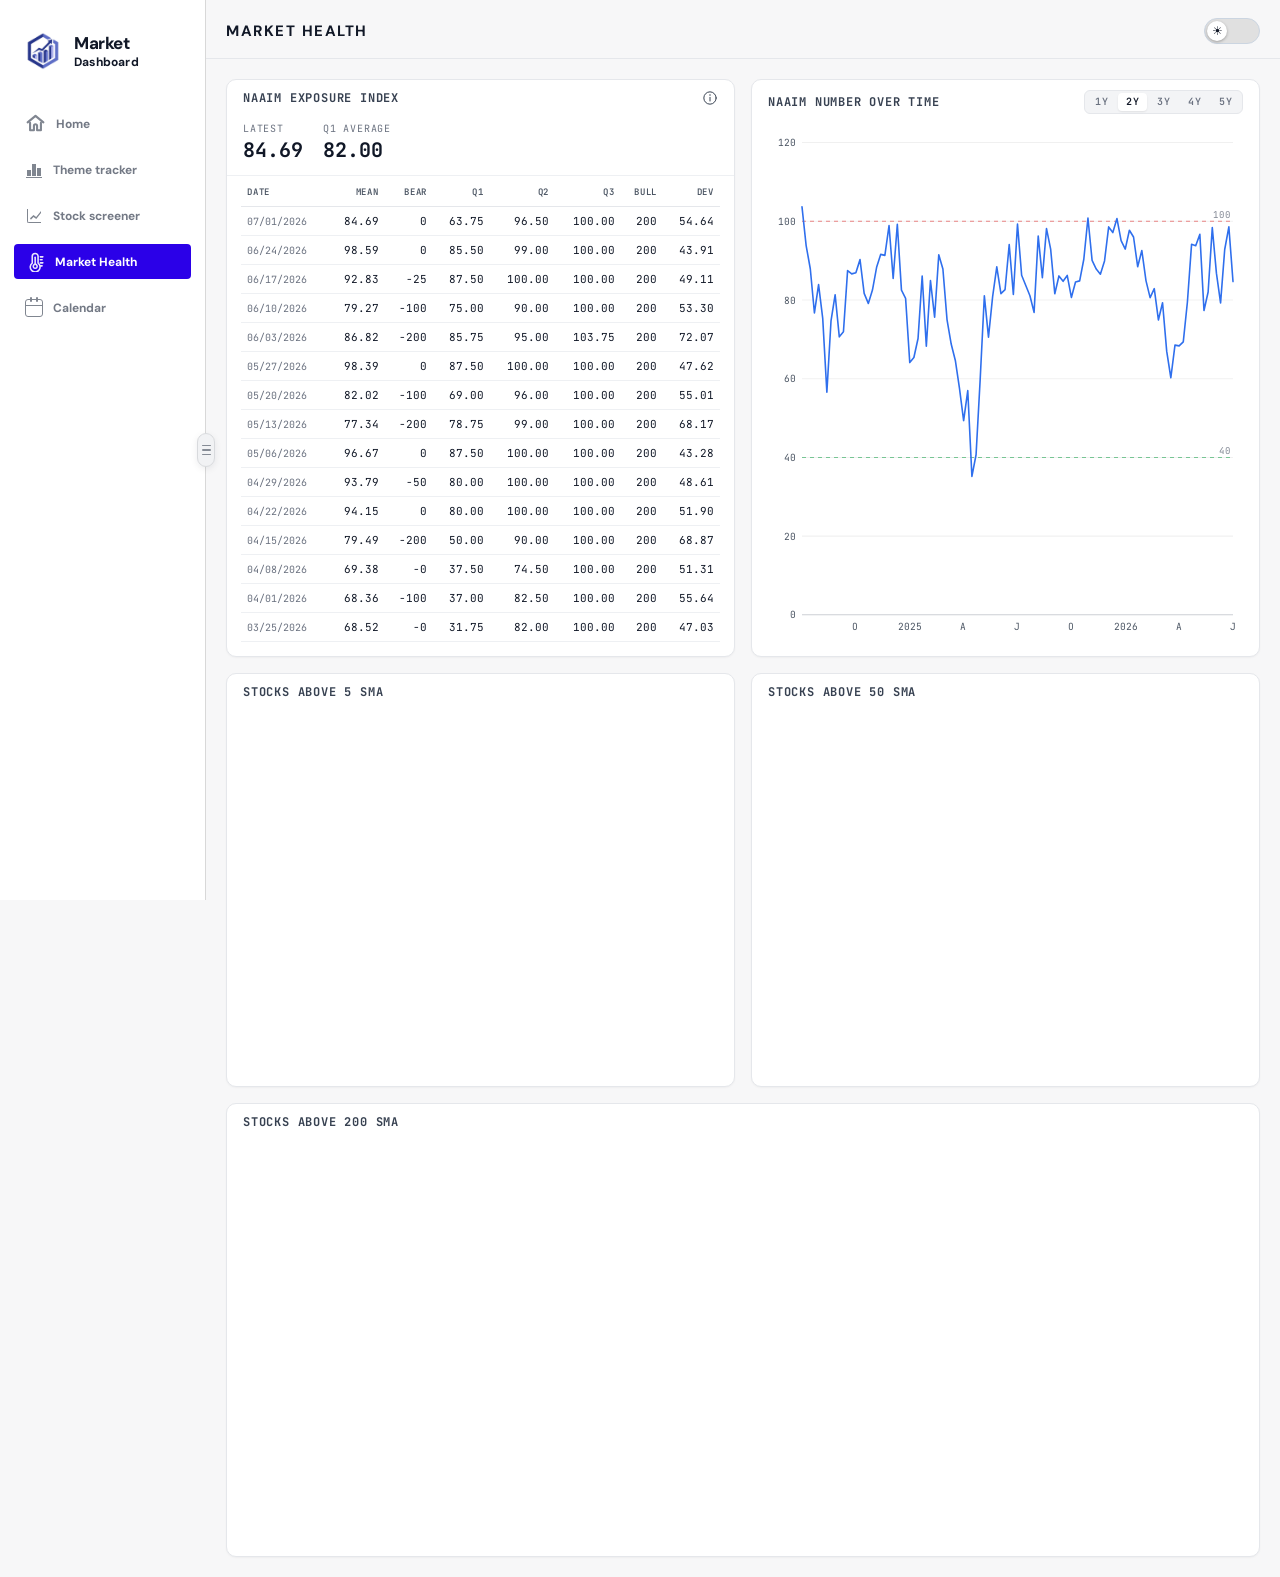
==== commit c0f1db72: "Tweak market gauge icon weight" ====
--- a/breadth.html
+++ b/breadth.html
@@ -105,7 +105,7 @@
   .hdr-t{font-size:12px}
 }
 </style>
-<link rel="stylesheet" href="sidebar.css?v=20260704-icons">
+<link rel="stylesheet" href="sidebar.css?v=20260704-gauge2">
 <script src="sidebar.js"></script>
 </head>
 <body class="global-shell">
--- a/sidebar.css
+++ b/sidebar.css
@@ -63,7 +63,7 @@
 .global-nav-icon.theme::after{content:"";position:absolute;left:1px;right:1px;bottom:1px;border-top:1.6px solid currentColor}
 .global-nav-icon.stock::before{content:"";position:absolute;left:2px;top:2px;width:13px;height:13px;border-left:1.6px solid currentColor;border-bottom:1.6px solid currentColor;border-radius:0 0 0 2px}
 .global-nav-icon.stock::after{content:"";position:absolute;left:5px;top:4px;width:11px;height:10px;background:currentColor;clip-path:polygon(0 78%,32% 44%,56% 65%,100% 6%,100% 25%,57% 86%,32% 64%,8% 93%)}
-.global-nav-icon.health{width:21px;height:21px;background:currentColor;-webkit-mask:url("data:image/svg+xml,%3Csvg xmlns='http://www.w3.org/2000/svg' viewBox='0 0 24 24' fill='none' stroke='black' stroke-width='2.15' stroke-linecap='round' stroke-linejoin='round'%3E%3Cpath d='M8.7 13.3V5.2a3.5 3.5 0 0 1 7 0v8.1a5.9 5.9 0 1 1-7 0Z'/%3E%3Cpath d='M12.2 14.8V6.2'/%3E%3Cpath d='M12.2 14.8a2.35 2.35 0 1 0 .1 0'/%3E%3Cpath d='M18.4 5.8h3'/%3E%3Cpath d='M18.4 9.4h2.1'/%3E%3Cpath d='M18.4 13h3'/%3E%3Cpath d='M18.4 16.6h2.1'/%3E%3C/svg%3E") center/contain no-repeat;mask:url("data:image/svg+xml,%3Csvg xmlns='http://www.w3.org/2000/svg' viewBox='0 0 24 24' fill='none' stroke='black' stroke-width='2.15' stroke-linecap='round' stroke-linejoin='round'%3E%3Cpath d='M8.7 13.3V5.2a3.5 3.5 0 0 1 7 0v8.1a5.9 5.9 0 1 1-7 0Z'/%3E%3Cpath d='M12.2 14.8V6.2'/%3E%3Cpath d='M12.2 14.8a2.35 2.35 0 1 0 .1 0'/%3E%3Cpath d='M18.4 5.8h3'/%3E%3Cpath d='M18.4 9.4h2.1'/%3E%3Cpath d='M18.4 13h3'/%3E%3Cpath d='M18.4 16.6h2.1'/%3E%3C/svg%3E") center/contain no-repeat}
+.global-nav-icon.health{width:20px;height:20px;background:currentColor;-webkit-mask:url("data:image/svg+xml,%3Csvg xmlns='http://www.w3.org/2000/svg' viewBox='0 0 24 24' fill='none' stroke='black' stroke-width='1.9' stroke-linecap='round' stroke-linejoin='round'%3E%3Cpath d='M8.7 13.3V5.2a3.5 3.5 0 0 1 7 0v8.1a5.9 5.9 0 1 1-7 0Z'/%3E%3Cpath d='M12.2 14.8V6.2'/%3E%3Cpath d='M12.2 14.8a2.35 2.35 0 1 0 .1 0'/%3E%3Cpath d='M18.4 5.8h3'/%3E%3Cpath d='M18.4 9.4h2.1'/%3E%3Cpath d='M18.4 13h3'/%3E%3Cpath d='M18.4 16.6h2.1'/%3E%3C/svg%3E") center/contain no-repeat;mask:url("data:image/svg+xml,%3Csvg xmlns='http://www.w3.org/2000/svg' viewBox='0 0 24 24' fill='none' stroke='black' stroke-width='1.9' stroke-linecap='round' stroke-linejoin='round'%3E%3Cpath d='M8.7 13.3V5.2a3.5 3.5 0 0 1 7 0v8.1a5.9 5.9 0 1 1-7 0Z'/%3E%3Cpath d='M12.2 14.8V6.2'/%3E%3Cpath d='M12.2 14.8a2.35 2.35 0 1 0 .1 0'/%3E%3Cpath d='M18.4 5.8h3'/%3E%3Cpath d='M18.4 9.4h2.1'/%3E%3Cpath d='M18.4 13h3'/%3E%3Cpath d='M18.4 16.6h2.1'/%3E%3C/svg%3E") center/contain no-repeat}
 .global-nav-icon.health::before,.global-nav-icon.health::after{content:none}
 .global-nav-icon.calendar{border:1.6px solid currentColor;border-radius:3px;box-sizing:border-box}
 .global-nav-icon.calendar::before{content:"";position:absolute;left:4px;top:-3px;width:2px;height:5px;border-radius:2px;background:currentColor;box-shadow:6px 0 currentColor}
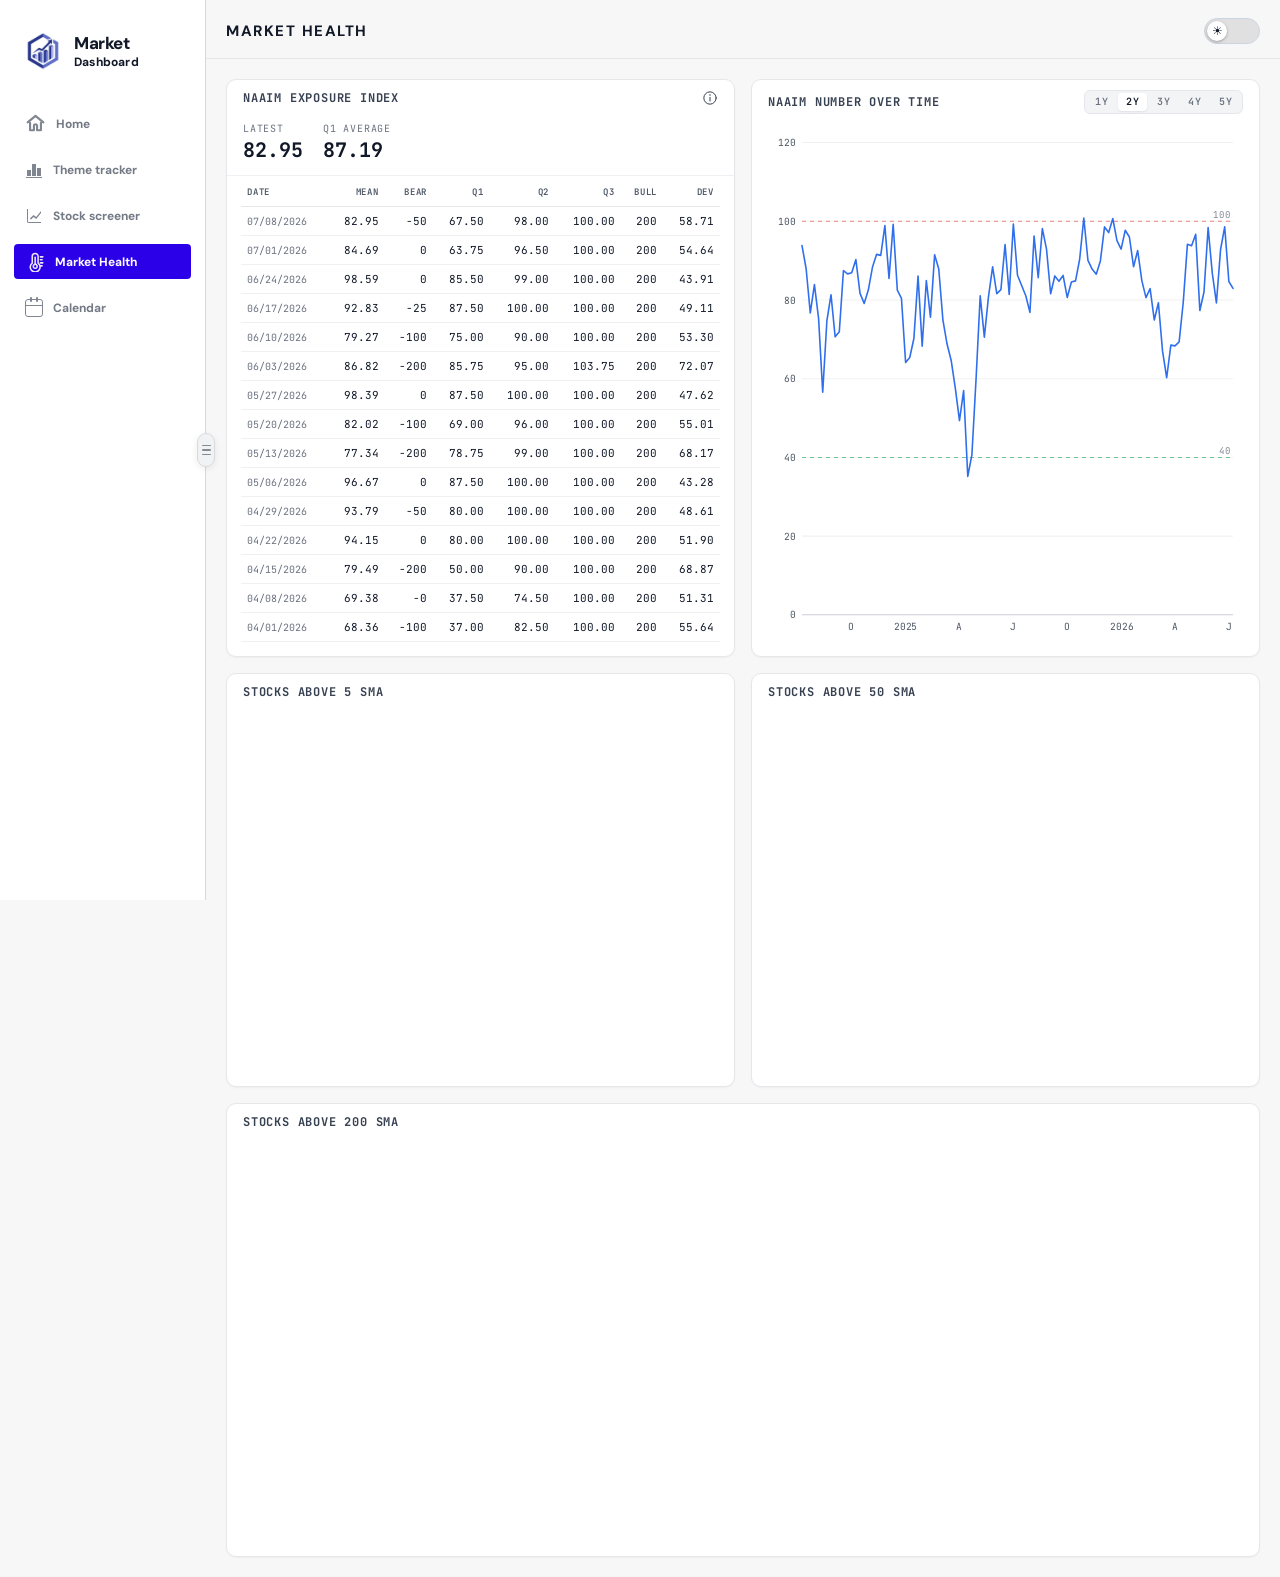
==== commit 9e622950: "fix(nav): compact mode 2 tabs" ====
--- a/breadth.html
+++ b/breadth.html
@@ -105,22 +105,23 @@
   .hdr-t{font-size:12px}
 }
 </style>
-<link rel="stylesheet" href="sidebar.css?v=20260704-gauge2">
+<link rel="stylesheet" href="sidebar.css?v=20260710-mode2tabs">
 <script src="sidebar.js"></script>
 </head>
 <body class="global-shell">
 <aside class="global-sidebar" aria-label="Primary navigation">
   <a class="global-brand" href="index.html" aria-label="Market Dashboard"><img class="global-brand-logo" src="market-dashboard-logo.png" alt=""><span class="global-brand-name"><span class="global-brand-name-main">Market</span><span class="global-brand-name-sub">Dashboard</span></span></a>
   <nav class="global-nav">
-    <a class="global-nav-link" href="index.html"><span class="global-nav-icon home"></span>Home</a>
-    <a class="global-nav-link" href="rs.html"><span class="global-nav-icon theme"></span>Theme tracker</a>
-    <a class="global-nav-link" href="screener.html"><span class="global-nav-icon stock"></span>Stock screener</a>
-    <a class="global-nav-link active" href="breadth.html"><span class="global-nav-icon health"></span>Market Health</a>
-    <a class="global-nav-link" href="calendar.html"><span class="global-nav-icon calendar"></span>Calendar</a>
+    <a class="global-nav-link" href="index.html"><span class="global-nav-icon home"></span><span class="sidebar-label">Home</span></a>
+    <a class="global-nav-link" href="rs.html"><span class="global-nav-icon theme"></span><span class="sidebar-label">Theme tracker</span></a>
+    <a class="global-nav-link" href="screener.html"><span class="global-nav-icon stock"></span><span class="sidebar-label">Stock screener</span></a>
+    <a class="global-nav-link active" href="breadth.html"><span class="global-nav-icon health"></span><span class="sidebar-label">Market Health</span></a>
+    <a class="global-nav-link" href="calendar.html"><span class="global-nav-icon calendar"></span><span class="sidebar-label">Calendar</span></a>
   </nav>
 </aside>
 <div class="top-fixed">
 <div class="hdr">
+  <a class="mode-back" href="index.html" aria-label="Back to home">‹</a>
   <div class="hdr-t">Market Health</div>
   <div class="pill-toggle" id="themeToggle" onclick="toggleTheme()" title="Toggle theme"><div class="knob"></div></div>
 </div>
--- a/sidebar.css
+++ b/sidebar.css
@@ -132,8 +132,59 @@
 html[data-theme="dark"] .global-nav-link.active,
 body[data-theme="dark"] .global-nav-link.active{background:#2b00f5;color:#fff}
 
-@media(max-width:1100px){
+@media(max-width:1100px) and (min-width:761px){
   .sidebar-toggle{display:none}
+  .global-sidebar{
+    position:static;
+    inset:auto;
+    width:100%;
+    height:auto;
+    padding:0 18px;
+    border-right:0;
+    border-bottom:1px solid #d8d8d8;
+  }
+  .global-brand{display:none}
+  .global-nav{
+    display:grid;
+    grid-template-columns:repeat(5,minmax(0,1fr));
+    gap:0;
+    width:100%;
+  }
+  .global-nav-link{height:46px;justify-content:center;gap:0;padding:0 8px;border-radius:0;background:transparent;color:#17375e;font-size:12.5px;font-weight:500}
+  .global-nav-link:hover{background:transparent;color:#0b4f8a}
+  .global-nav-link.active{background:transparent;color:#12345b;font-weight:700}
+  .global-nav-link.active::after{content:"";position:absolute;left:50%;bottom:0;width:calc(100% - 28px);max-width:112px;height:3px;border-radius:2px 2px 0 0;background:#36a9f4;transform:translateX(-50%)}
+  .global-nav-icon{display:none}
+  .global-nav-link .sidebar-label{max-width:none;white-space:nowrap}
+  html[data-theme="dark"] .global-sidebar,
+  body[data-theme="dark"] .global-sidebar{border-bottom-color:#333}
+  html[data-theme="dark"] .global-nav-link,
+  body[data-theme="dark"] .global-nav-link{background:transparent;color:#aebfd2}
+  html[data-theme="dark"] .global-nav-link:hover,
+  body[data-theme="dark"] .global-nav-link:hover{background:transparent;color:#e5f1ff}
+  html[data-theme="dark"] .global-nav-link.active,
+  body[data-theme="dark"] .global-nav-link.active{background:transparent;color:#e5f1ff}
+  body.global-shell{padding-left:0}
+}
+.mode-back{
+  display:none;
+  height:34px;
+  min-width:34px;
+  align-items:center;
+  justify-content:center;
+  border:1px solid #d8d8d8;
+  border-radius:7px;
+  background:#fff;
+  color:#737985;
+  font-size:18px;
+  font-weight:800;
+  line-height:1;
+  text-decoration:none;
+}
+@media(max-width:1100px) and (min-width:761px){
+  .mode-back{display:none}
+}
+@media(max-width:760px){
   .global-sidebar{display:none}
   body.global-shell{padding-left:0}
 }
